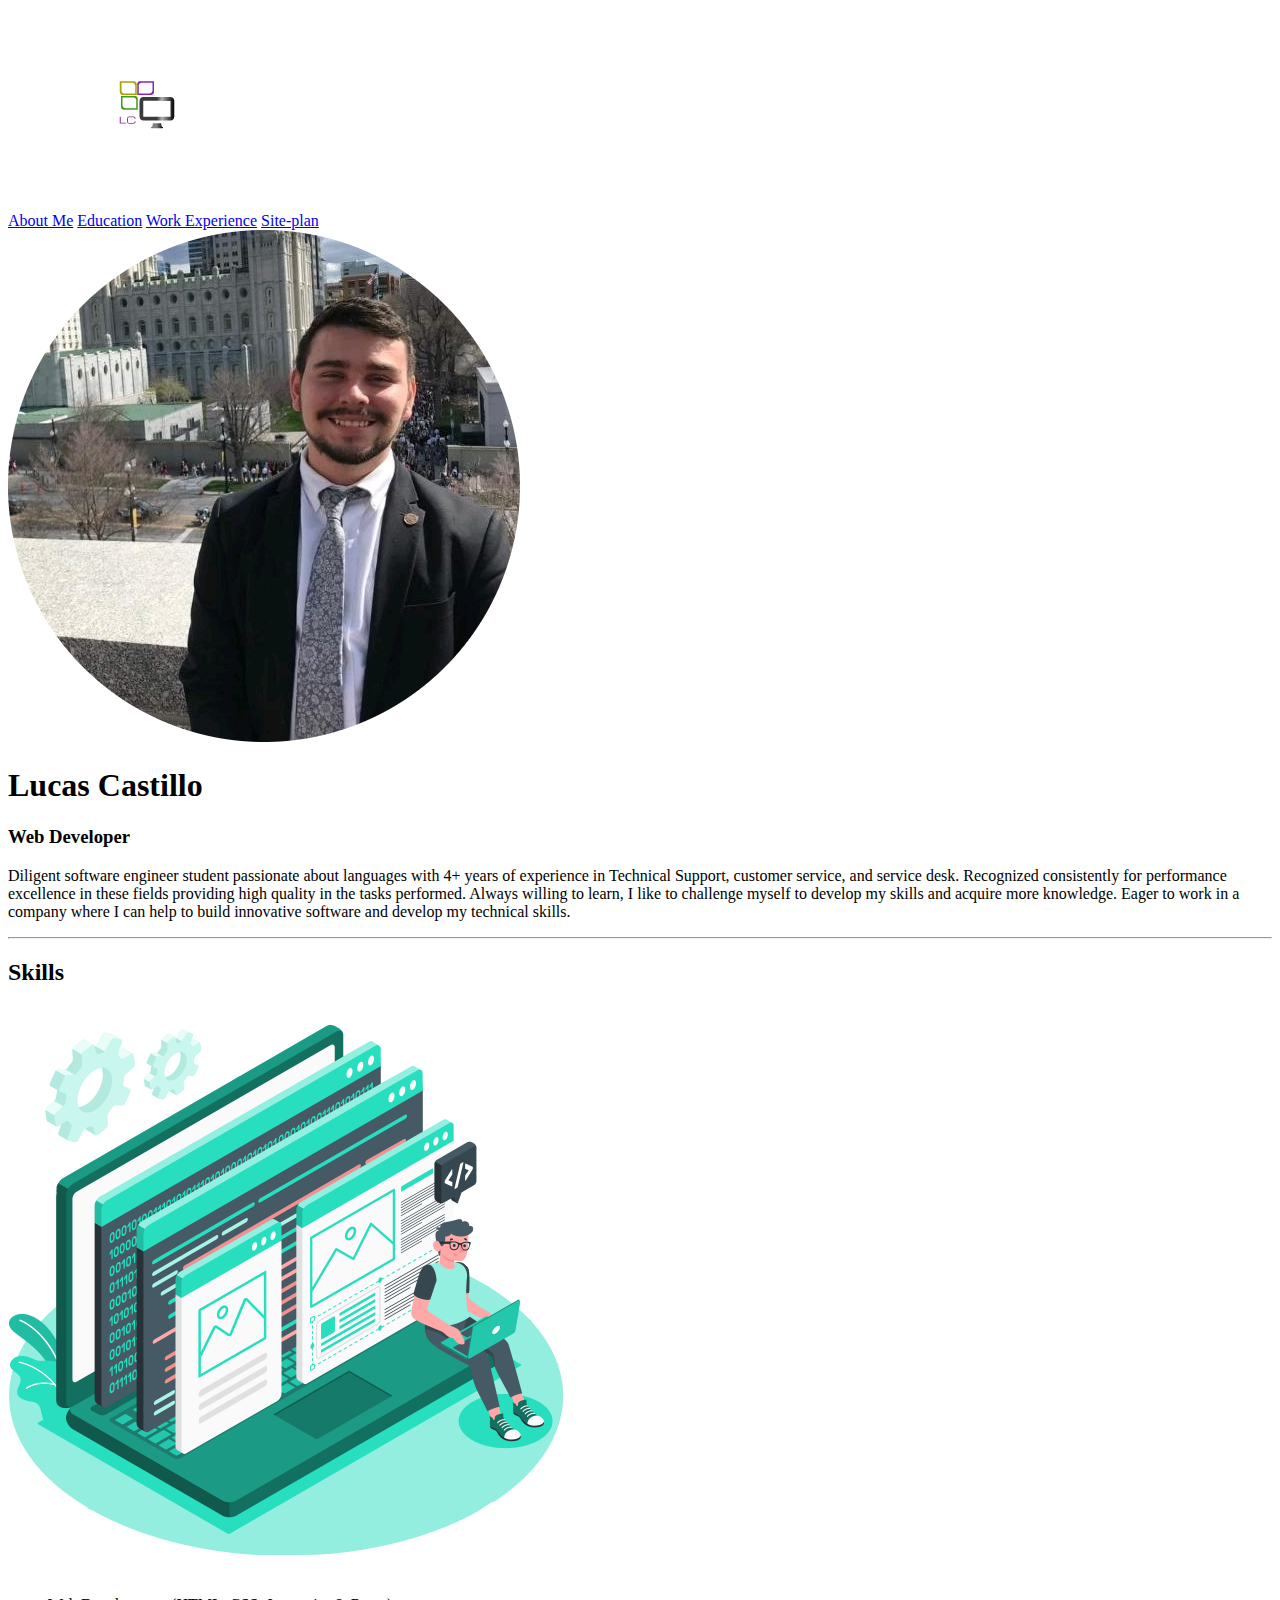
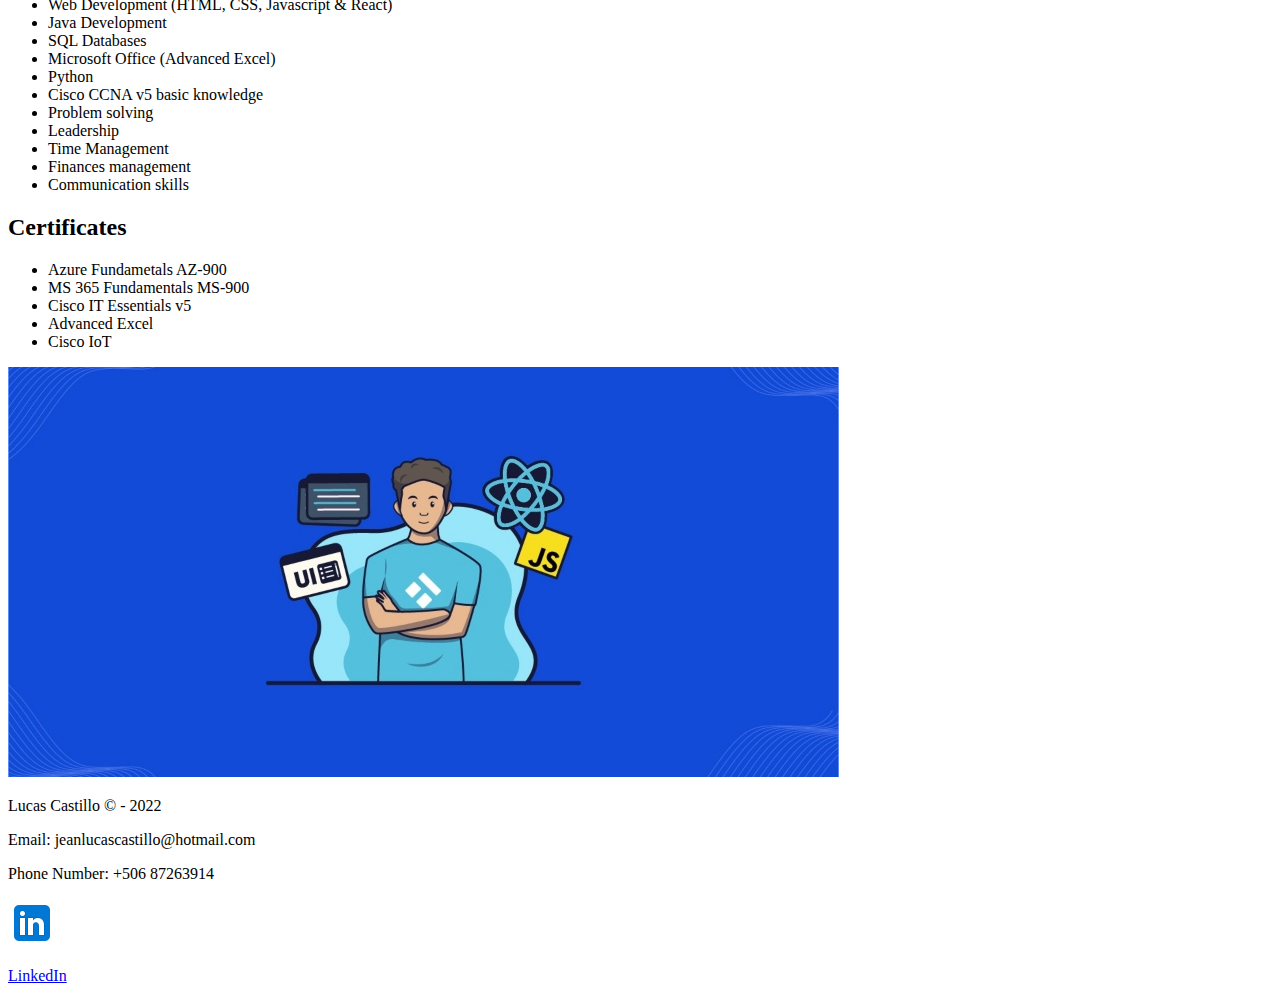
==== personal-website/index.html @ b3010e55 "Personal Website HTML structure" ====
<!DOCTYPE html>
<html lang="en">

<head>
    <meta charset="UTF-8">
    <meta http-equiv="X-UA-Compatible" content="IE=edge">
    <meta name="viewport" content="width=device-width, initial-scale=1.0">
    <title>Lucas Castillo - About Me</title>
</head>

<body>
    <header>
        <a id="logo_lucas" href="index.html"><img class="logo" src="images/logo_LC.png" alt="LC Logo" /></a>
        <nav>
            <a href="index.html">About Me</a>
            <a href="education.html">Education</a>
            <a href="work-experience.html">Work Experience</a>
            <a href="site-plan.html">Site-plan</a>
        </nav>
    </header>
    <main>
        <div id="hero">
            <div id="hero-div-img">
                <img id="hero-img" src="images/circled-profile-pic.png" alt="Lucas Castillo Developer">
            </div>
            <section class="hero-description">
                <h1>Lucas Castillo</h1>
                <h3>Web Developer</h3>
            </section>
            <p id="hero-about-me">
                Diligent software engineer student passionate about languages with 4+ years of experience in
                Technical Support, customer service, and service desk. Recognized consistently for performance
                excellence in these fields providing high quality in the tasks performed. Always willing to learn, I
                like
                to challenge myself to develop my skills and acquire more knowledge. Eager to work in a company
                where I can help to build innovative software and develop my technical skills.
            </p>
        </div>
        <hr>
        <div id="skills">
            <div class="skills-intro">
                <h2>Skills</h2>
                <img src="images/learning-code-2.png" alt="Learning to code">
            </div>
            <section class="skills-list">
                <ul>
                    <li>
                        Web Development (HTML, CSS, Javascript & React)
                    </li>
                    <li>
                        Java Development
                    </li>
                    <li>
                        SQL Databases
                    </li>
                    <li>
                        Microsoft Office (Advanced Excel)
                    </li>
                    <li>
                        Python
                    </li>
                    <li>
                        Cisco CCNA v5 basic knowledge
                    </li>
                    <li>
                        Problem solving
                    </li>
                    <li>
                        Leadership
                    </li>
                    <li>
                        Time Management
                    </li>
                    <li>
                        Finances management
                    </li>
                    <li>
                        Communication skills
                    </li>
                </ul>
            </section>
            <h2>Certificates</h2>
            <section class="skills-certificates">
                <ul>
                    <li>
                        Azure Fundametals AZ-900
                    </li>
                    <li>
                        MS 365 Fundamentals MS-900
                    </li>
                    <li>
                        Cisco IT Essentials v5
                    </li>
                    <li>
                        Advanced Excel
                    </li>
                    <li>
                        Cisco IoT
                    </li>
                </ul>
            </section>
            <img src="images/React Dev.jpg" alt="Front-End Developer">
        </div>
    </main>
    <footer>
        <p> Lucas Castillo &copy; - 2022</p>
        <p>Email: jeanlucascastillo@hotmail.com</p>
        <p>Phone Number: +506 87263914</p>
        <div class="social">
            <a href="https://www.linkedin.com/in/lucas-castillo-v%C3%A1squez-b986ab176/" target="_blank">
                <img src="images/linkedIn-icon.png" alt="LinkedIn icon">
                <p>LinkedIn</p>
    </footer>
</body>

</html>
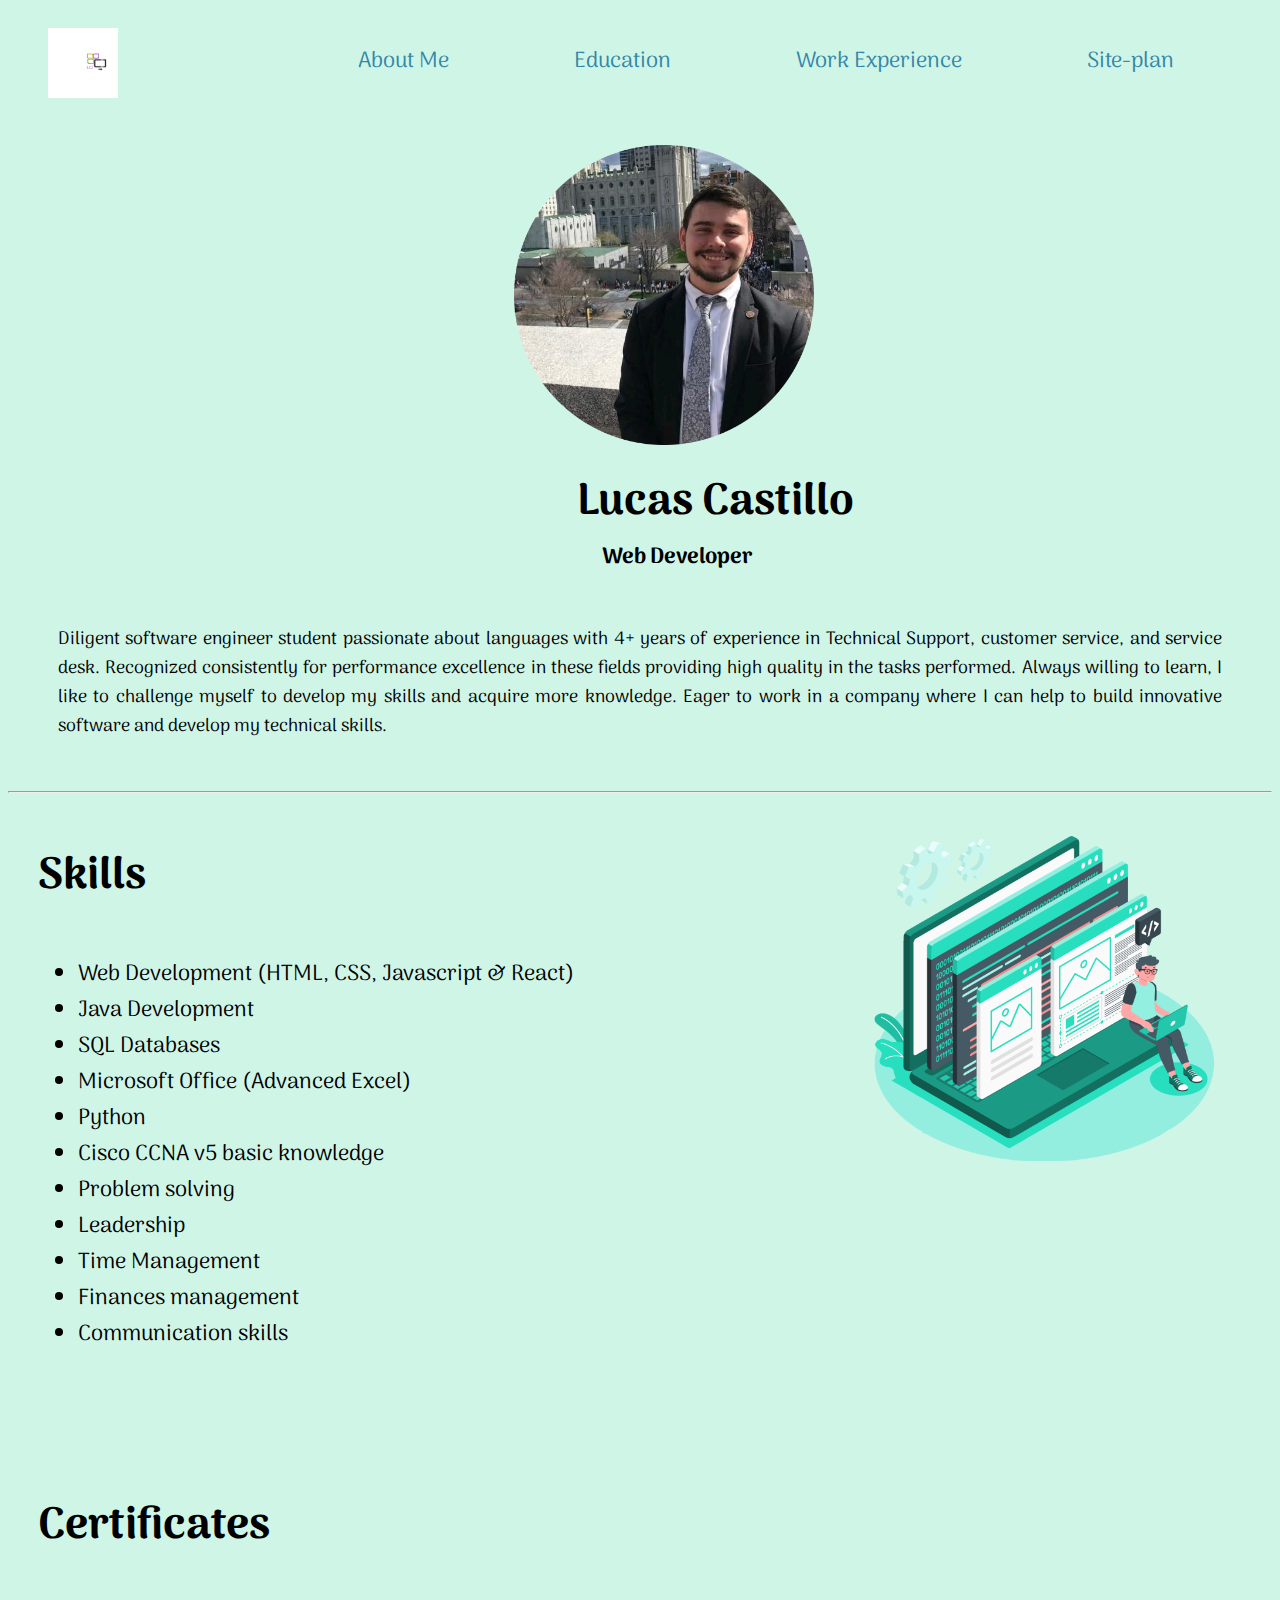
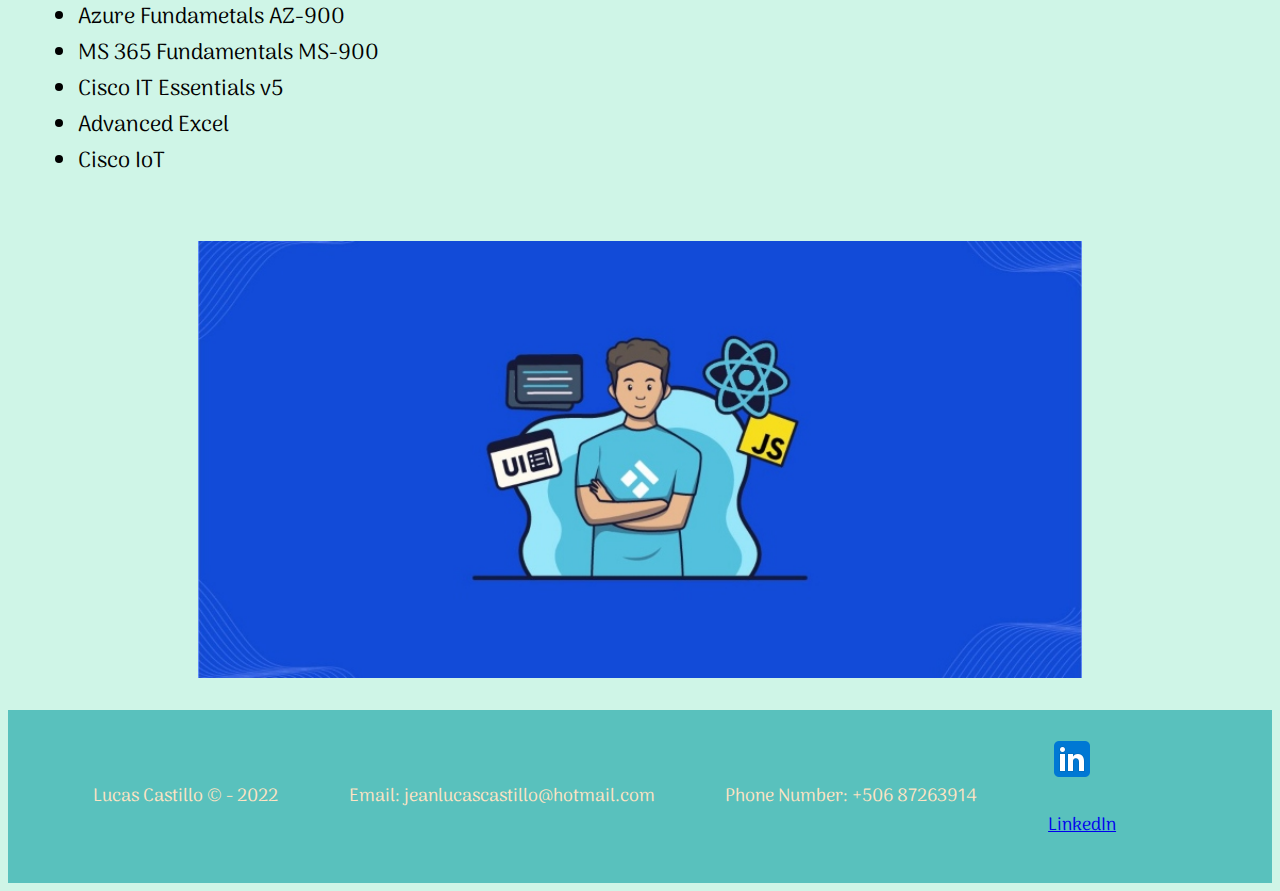
==== commit 843c1078: "Finishing Main Page" ====
--- a/personal-website/index.html
+++ b/personal-website/index.html
@@ -5,6 +5,7 @@
     <meta charset="UTF-8">
     <meta http-equiv="X-UA-Compatible" content="IE=edge">
     <meta name="viewport" content="width=device-width, initial-scale=1.0">
+    <link rel="stylesheet" href="styles/stylesheet.css">
     <title>Lucas Castillo - About Me</title>
 </head>
 
@@ -25,7 +26,7 @@
             </div>
             <section class="hero-description">
                 <h1>Lucas Castillo</h1>
-                <h3>Web Developer</h3>
+                <h4>Web Developer</h4>
             </section>
             <p id="hero-about-me">
                 Diligent software engineer student passionate about languages with 4+ years of experience in
@@ -38,8 +39,10 @@
         </div>
         <hr>
         <div id="skills">
-            <div class="skills-intro">
+            <div id="skills-header">
                 <h2>Skills</h2>
+            </div>
+            <div id="skills-deco-1">
                 <img src="images/learning-code-2.png" alt="Learning to code">
             </div>
             <section class="skills-list">
@@ -79,28 +82,30 @@
                     </li>
                 </ul>
             </section>
+        </div>
+
+        <section class="skills-certificates">
             <h2>Certificates</h2>
-            <section class="skills-certificates">
-                <ul>
-                    <li>
-                        Azure Fundametals AZ-900
-                    </li>
-                    <li>
-                        MS 365 Fundamentals MS-900
-                    </li>
-                    <li>
-                        Cisco IT Essentials v5
-                    </li>
-                    <li>
-                        Advanced Excel
-                    </li>
-                    <li>
-                        Cisco IoT
-                    </li>
-                </ul>
-            </section>
-            <img src="images/React Dev.jpg" alt="Front-End Developer">
-        </div>
+            <ul>
+                <li>
+                    Azure Fundametals AZ-900
+                </li>
+                <li>
+                    MS 365 Fundamentals MS-900
+                </li>
+                <li>
+                    Cisco IT Essentials v5
+                </li>
+                <li>
+                    Advanced Excel
+                </li>
+                <li>
+                    Cisco IoT
+                </li>
+            </ul>
+        </section>
+        <img id="img-deco-2" src="images/React Dev.jpg" alt="Front-End Developer">
+
     </main>
     <footer>
         <p> Lucas Castillo &copy; - 2022</p>
@@ -110,6 +115,7 @@
             <a href="https://www.linkedin.com/in/lucas-castillo-v%C3%A1squez-b986ab176/" target="_blank">
                 <img src="images/linkedIn-icon.png" alt="LinkedIn icon">
                 <p>LinkedIn</p>
+        </div>
     </footer>
 </body>
 
--- a/personal-website/styles/stylesheet.css
+++ b/personal-website/styles/stylesheet.css
@@ -0,0 +1,154 @@
+@import url("https://fonts.googleapis.com/css2?family=Arima&family=Lato:ital@1&display=swap");
+
+:root {
+  /* change the values below to your colors from your palette */
+  --primary-color: #cff5e7;
+  --secondary-color: #59c1bd;
+  --accent1-color: #3387a8;
+  --accent2-color: #ffe4c4;
+
+  /* change the values below to your chosen font(s) */
+  --heading-font: "Arima", sans-serif, Arial;
+  --paragraph-font: "Lato:ital", Helvetica, sans-serif;
+
+  /* these colors below should be chosen from among your palette colors above */
+  --headline-color-on-white: #3387a8; /* headlines on a white background */
+  --headline-color-on-color: #ffe4c4; /* headlines on a colored background */
+  --paragraph-color-on-white: #3387a8; /* paragraph text on a white background */
+  --paragraph-color-on-color: #ffe4c4; /* paragraph text on a colored background */
+  --paragraph-background-color: #3387a8;
+  --nav-link-color: #3387a8;
+  --nav-background-color: #cff5e7;
+  --nav-hover-link-color: #ffe4c4;
+  --nav-hover-background-color: #3387a8;
+}
+
+body {
+  background-color: var(--primary-color);
+  font-family: Arima;
+  font-size: 22px;
+}
+
+header {
+  display: grid;
+  grid-template-columns: 20% 80%;
+}
+
+nav {
+  display: flex;
+  justify-content: space-around;
+  padding: 35px;
+}
+
+nav a {
+  text-decoration: none;
+  color: #3387a8;
+}
+
+#logo_lucas {
+  padding: 20px 0 20px 40px;
+}
+
+.logo {
+  height: 70px;
+  width: 70px;
+}
+
+#hero-img {
+  height: 300px;
+  width: 300px;
+  margin: 15px 45% 5px 40%;
+}
+
+.hero-description {
+  margin: 0 45%;
+  white-space: nowrap;
+}
+
+.hero-description h1 {
+  margin-top: 5px;
+  margin-bottom: 0;
+}
+
+.hero-description h4 {
+  margin-top: 0;
+  margin-left: 25px;
+}
+
+#hero-about-me {
+  font-size: 18px;
+  margin: 50px;
+  text-align: justify;
+}
+
+main h2 {
+  font-size: 200%;
+}
+
+#skills {
+  display: grid;
+  grid-template-columns: 70% 30%;
+  grid-template-rows: 20% 20% 60%;
+  margin: 10px 10px 0 30px;
+  padding-right: 30px;
+  height: 650px;
+}
+
+#skills-deco-1 img {
+  margin-top: 20px;
+  height: 350px;
+}
+
+.skills-certificates {
+  margin-left: 30px;
+}
+
+#img-deco-2 {
+  width: 70%;
+  margin: 40px 15% 20px 15%;
+}
+
+.main-edu {
+  display: grid;
+  grid-template-rows: 1fr, repeat(3, 1fr);
+}
+
+.main-edu h1 {
+  padding-left: 20px;
+  color: var(--accent1-color);
+}
+
+.college {
+  display: flex;
+  border: 10px solid #000000;
+}
+
+.college img {
+  padding: 50px;
+  width: 400px;
+}
+
+.college p {
+  text-align: justify;
+}
+
+.college-div {
+  display: flex;
+  flex-direction: column;
+  justify-content: space-between;
+}
+
+footer {
+  background-color: var(--secondary-color);
+  color: var(--accent2-color);
+  font-size: 18px;
+  padding: 25px 50px;
+  display: flex;
+  justify-content: space-around;
+  align-items: center;
+}
+
+.social {
+  display: flex;
+  justify-content: space-between;
+}
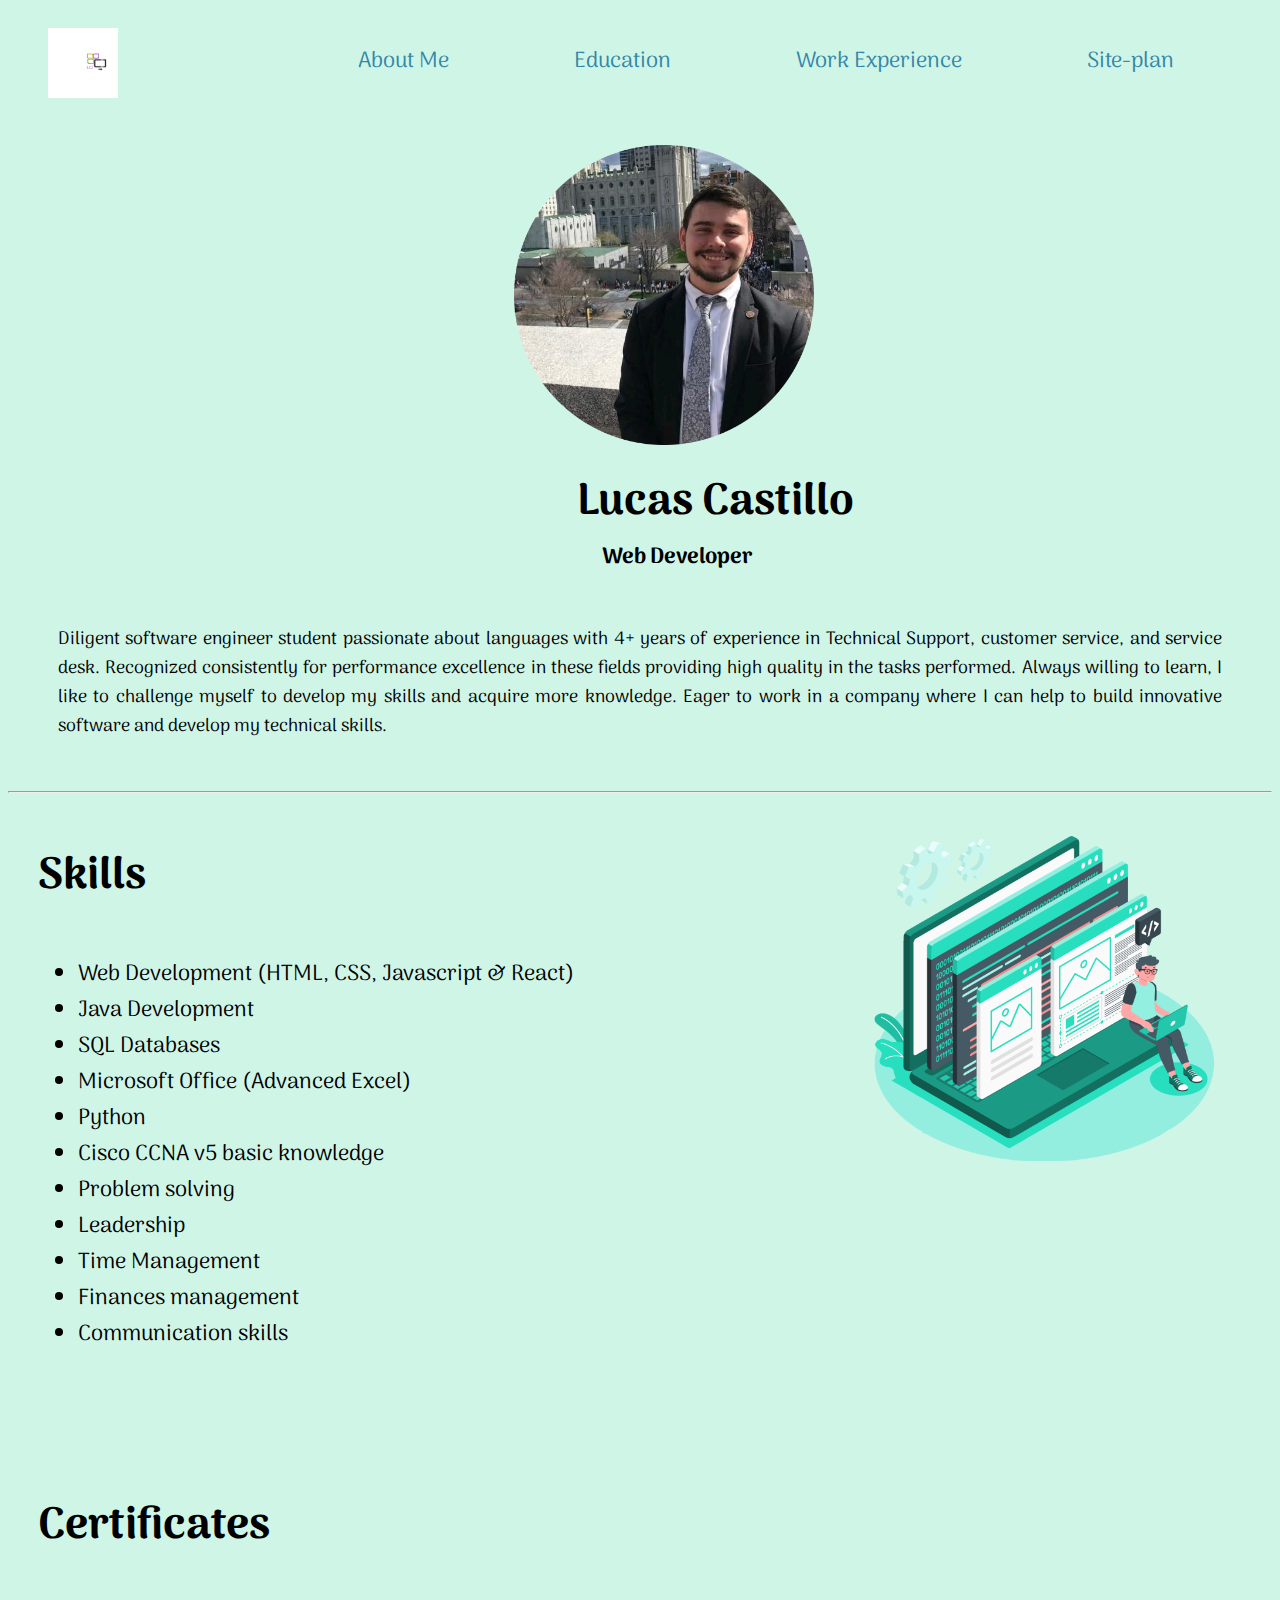
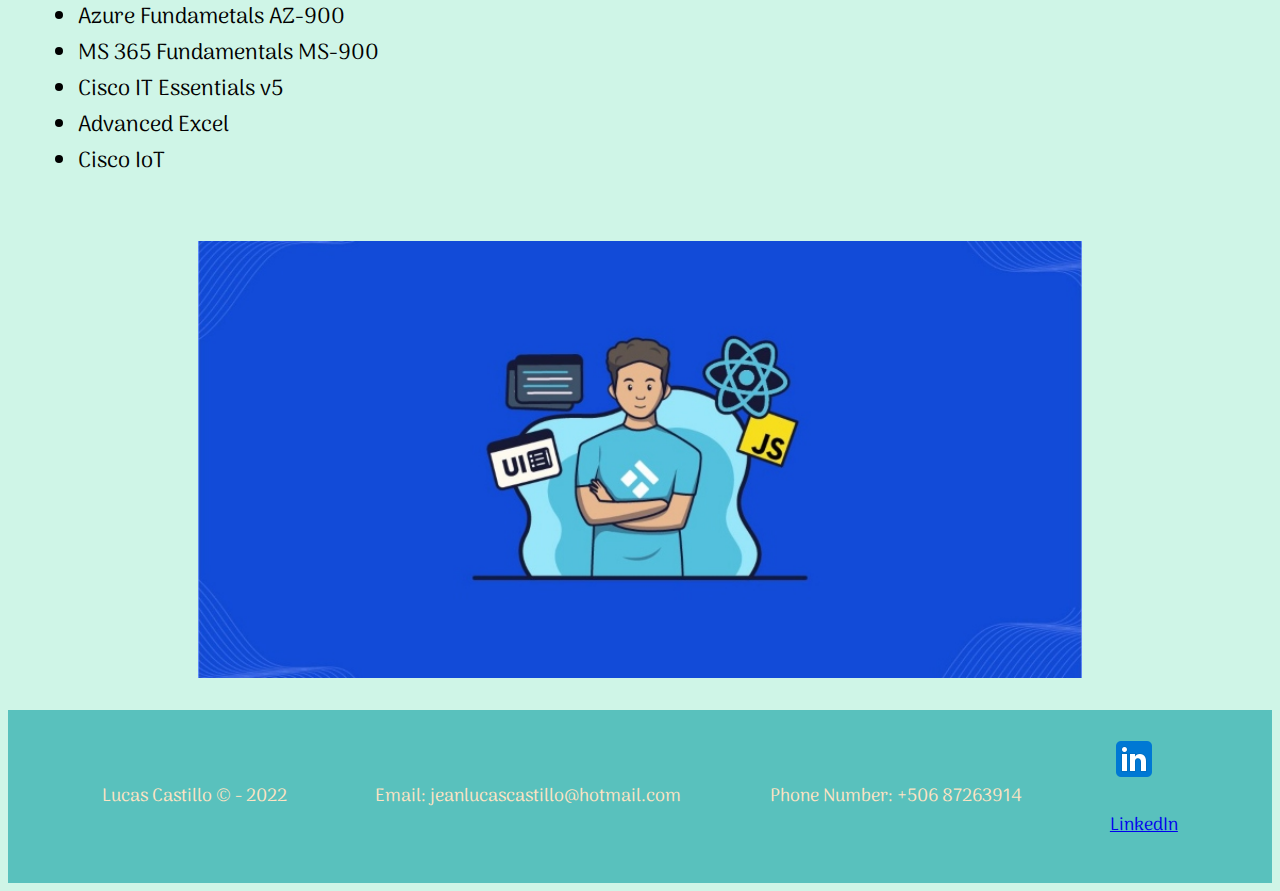
==== commit e76cc914: "Errors fixed on Home Page" ====
--- a/personal-website/index.html
+++ b/personal-website/index.html
@@ -45,7 +45,7 @@
             <div id="skills-deco-1">
                 <img src="images/learning-code-2.png" alt="Learning to code">
             </div>
-            <section class="skills-list">
+            <div class="skills-list">
                 <ul>
                     <li>
                         Web Development (HTML, CSS, Javascript & React)
@@ -81,7 +81,7 @@
                         Communication skills
                     </li>
                 </ul>
-            </section>
+            </div>
         </div>
 
         <section class="skills-certificates">
@@ -104,7 +104,7 @@
                 </li>
             </ul>
         </section>
-        <img id="img-deco-2" src="images/React Dev.jpg" alt="Front-End Developer">
+        <img id="img-deco-2" src="images/React_Dev.jpg" alt="Front-End_Developer">
 
     </main>
     <footer>
@@ -115,6 +115,7 @@
             <a href="https://www.linkedin.com/in/lucas-castillo-v%C3%A1squez-b986ab176/" target="_blank">
                 <img src="images/linkedIn-icon.png" alt="LinkedIn icon">
                 <p>LinkedIn</p>
+            </a>
         </div>
     </footer>
 </body>
--- a/personal-website/styles/stylesheet.css
+++ b/personal-website/styles/stylesheet.css
@@ -110,7 +110,7 @@
 
 .main-edu {
   display: grid;
-  grid-template-rows: 1fr, repeat(3, 1fr);
+  grid-template-rows: 1fr repeat(3, 1fr);
 }
 
 .main-edu h1 {
@@ -150,5 +150,5 @@
 
 .social {
   display: flex;
-  justify-content: space-between;
+  justify-content: center;
 }
